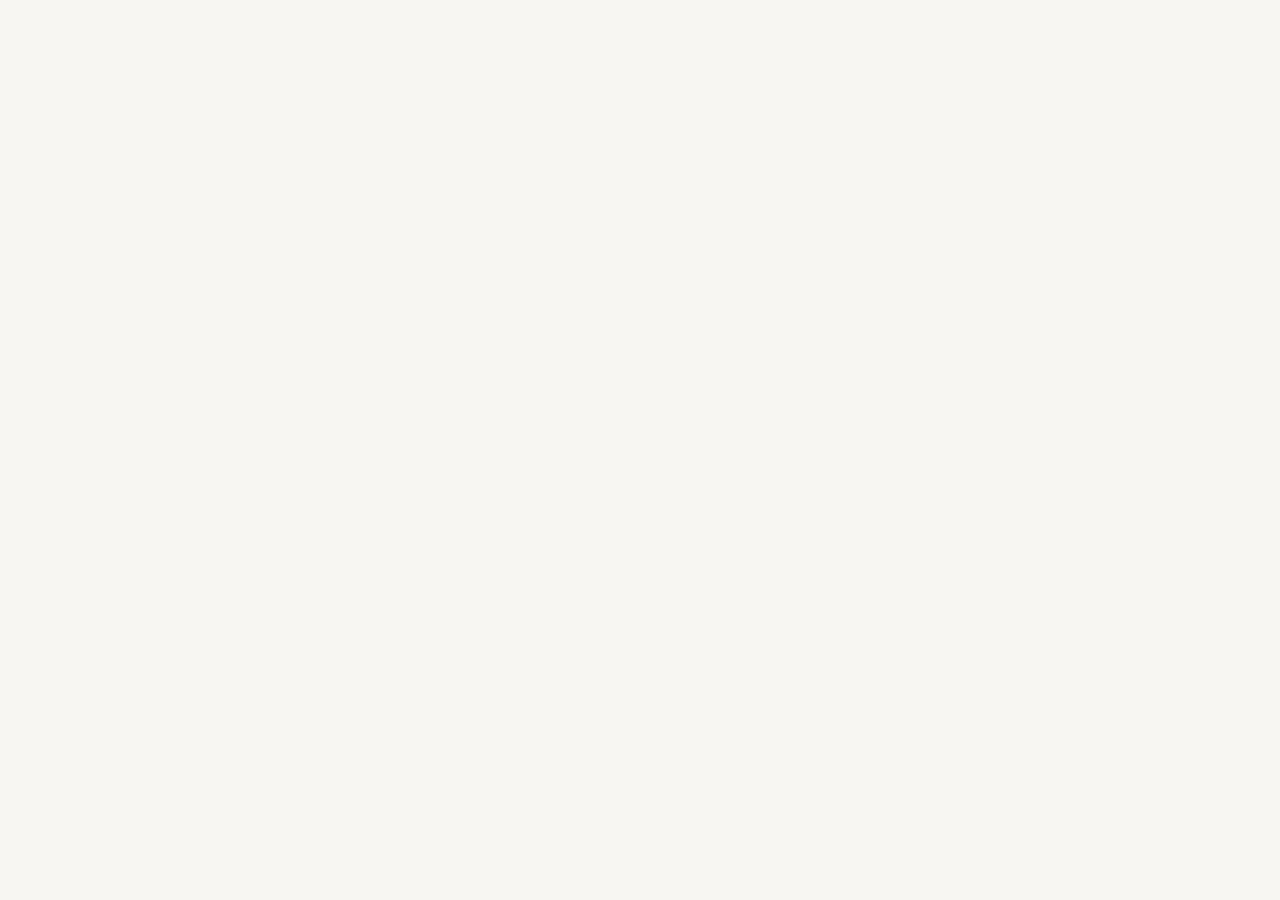
==== catalog.html @ f2798cc3 "feat: initialize project structure for landing page" ====
<!DOCTYPE html>
<html lang="en">
<head>
  <meta charset="UTF-8">
  <meta name="viewport" content="width=device-width, initial-scale=1.0">
  <title>Catalog — Flora & Ceramic</title>
  <link rel="icon" href="./assets/icons/favicon.svg" type="image/svg+xml">
  <link rel="stylesheet" href="./css/normalize.css">
  <link rel="stylesheet" href="./css/style.css">
</head>
<body>
  <div id="root"></div>
  <script src="./js/theme.js"></script>
  <script src="./js/catalog.js"></script>
</body>
</html>
---- css/style.css ----
:root {
  --bg-primary: #f8f6f2;
  --bg-secondary: #eee9e0;
  --bg-card: #ffffff;
  --text-primary: #1e261f;
  --text-secondary: #576558;
  --accent: #2e5939;
  --accent-hover: #24462d;
  --accent-light: #e4eee5;
  --border-color: #dcd6cb;
  --shadow-sm: 0 2px 8px rgba(0, 0, 0, 0.06);
  --shadow-md: 0 8px 24px rgba(0, 0, 0, 0.08);

  --font-family-base: 'Inter', system-ui, -apple-system, sans-serif;
  --font-family-heading: 'Outfit', sans-serif;

  --transition-base: 0.3s ease;
}

[data-theme="dark"] {
  --bg-primary: #121813;
  --bg-secondary: #1a231b;
  --bg-card: #1f2b20;
  --text-primary: #f0f4f1;
  --text-secondary: #a3b2a5;
  --accent: #5ba36e;
  --accent-hover: #71b884;
  --accent-light: #253928;
  --border-color: #2e3e30;
  --shadow-sm: 0 2px 8px rgba(0, 0, 0, 0.25);
  --shadow-md: 0 8px 24px rgba(0, 0, 0, 0.4);
}

*,
*::before,
*::after {
  box-sizing: border-box;
  margin: 0;
  padding: 0;
}

html {
  scroll-behavior: smooth;
}

body {
  font-family: var(--font-family-base);
  background-color: var(--bg-primary);
  color: var(--text-primary);
  line-height: 1.6;
  min-height: 100vh;
  transition: background-color var(--transition-base), color var(--transition-base);
}
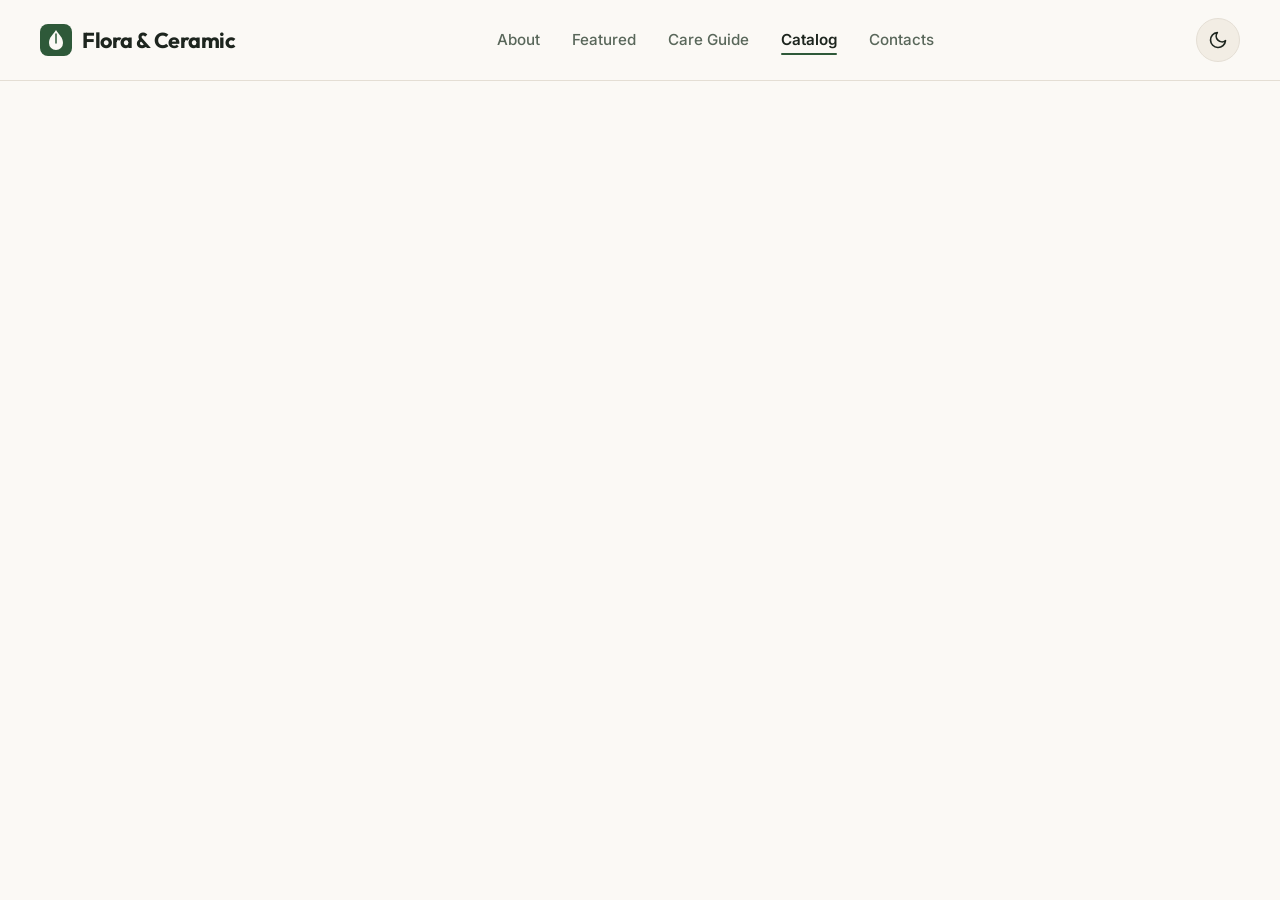
==== commit 0f856fae: "feat: implement header, navigation and theme switcher" ====
--- a/catalog.html
+++ b/catalog.html
@@ -7,10 +7,60 @@
   <link rel="icon" href="./assets/icons/favicon.svg" type="image/svg+xml">
   <link rel="stylesheet" href="./css/normalize.css">
   <link rel="stylesheet" href="./css/style.css">
+  <script src="./js/theme.js"></script>
 </head>
 <body>
-  <div id="root"></div>
-  <script src="./js/theme.js"></script>
+  <header class="header">
+    <div class="container header__inner">
+      <a href="./index.html" class="logo" aria-label="Flora and Ceramic homepage">
+        <svg class="logo__icon" viewBox="0 0 32 32" fill="none" xmlns="http://www.w3.org/2000/svg" aria-hidden="true">
+          <rect width="32" height="32" rx="8" fill="var(--accent)"/>
+          <path d="M16 6c-3 5-7 7-7 13a7 7 0 0 0 14 0c0-6-4-8-7-13z" fill="var(--bg-primary)"/>
+          <path d="M16 10v9" stroke="var(--accent)" stroke-width="1.5" stroke-linecap="round"/>
+        </svg>
+        <span>Flora & Ceramic</span>
+      </a>
+
+      <nav class="nav" aria-label="Main navigation">
+        <ul class="nav__list">
+          <li class="nav__item"><a href="./index.html#about" class="nav__link">About</a></li>
+          <li class="nav__item"><a href="./index.html#plants" class="nav__link">Featured</a></li>
+          <li class="nav__item"><a href="./index.html#care" class="nav__link">Care Guide</a></li>
+          <li class="nav__item"><a href="./catalog.html" class="nav__link nav__link--active">Catalog</a></li>
+          <li class="nav__item"><a href="./index.html#contacts" class="nav__link">Contacts</a></li>
+        </ul>
+      </nav>
+
+      <div class="header__actions">
+        <button type="button" class="theme-toggle" aria-label="Switch theme">
+          <svg class="theme-toggle__icon theme-toggle__icon--moon" viewBox="0 0 24 24" fill="none" stroke="currentColor" stroke-width="2" stroke-linecap="round" stroke-linejoin="round" aria-hidden="true">
+            <path d="M21 12.79A9 9 0 1 1 11.21 3 7 7 0 0 0 21 12.79z"></path>
+          </svg>
+          <svg class="theme-toggle__icon theme-toggle__icon--sun" viewBox="0 0 24 24" fill="none" stroke="currentColor" stroke-width="2" stroke-linecap="round" stroke-linejoin="round" aria-hidden="true">
+            <circle cx="12" cy="12" r="5"></circle>
+            <line x1="12" y1="1" x2="12" y2="3"></line>
+            <line x1="12" y1="21" x2="12" y2="23"></line>
+            <line x1="4.22" y1="4.22" x2="5.64" y2="5.64"></line>
+            <line x1="18.36" y1="18.36" x2="19.78" y2="19.78"></line>
+            <line x1="1" y1="12" x2="3" y2="12"></line>
+            <line x1="21" y1="12" x2="23" y2="12"></line>
+            <line x1="4.22" y1="19.78" x2="5.64" y2="18.36"></line>
+            <line x1="18.36" y1="5.64" x2="19.78" y2="4.22"></line>
+          </svg>
+        </button>
+
+        <button type="button" class="burger-btn" aria-label="Toggle menu" aria-expanded="false">
+          <span class="burger-btn__line"></span>
+          <span class="burger-btn__line"></span>
+          <span class="burger-btn__line"></span>
+        </button>
+      </div>
+    </div>
+  </header>
+
+  <main>
+  </main>
+
   <script src="./js/catalog.js"></script>
 </body>
 </html>
--- a/css/style.css
+++ b/css/style.css
@@ -1,34 +1,44 @@
+@import url('https://fonts.googleapis.com/css2?family=Inter:wght@400;500;600&family=Outfit:wght@500;600;700&display=swap');
+
 :root {
-  --bg-primary: #f8f6f2;
-  --bg-secondary: #eee9e0;
+  --bg-primary: #fbf9f5;
+  --bg-secondary: #f2ede4;
   --bg-card: #ffffff;
-  --text-primary: #1e261f;
-  --text-secondary: #576558;
+  --bg-header: rgba(251, 249, 245, 0.88);
+  --text-primary: #1d251e;
+  --text-secondary: #59675a;
+  --text-muted: #849386;
   --accent: #2e5939;
-  --accent-hover: #24462d;
-  --accent-light: #e4eee5;
-  --border-color: #dcd6cb;
-  --shadow-sm: 0 2px 8px rgba(0, 0, 0, 0.06);
-  --shadow-md: 0 8px 24px rgba(0, 0, 0, 0.08);
-
-  --font-family-base: 'Inter', system-ui, -apple-system, sans-serif;
-  --font-family-heading: 'Outfit', sans-serif;
-
-  --transition-base: 0.3s ease;
+  --accent-hover: #22432b;
+  --accent-light: #e8f0e9;
+  --border-color: #e4ded4;
+  --border-hover: #c8c0b2;
+  --shadow-sm: 0 2px 8px rgba(29, 37, 30, 0.05);
+  --shadow-md: 0 10px 30px rgba(29, 37, 30, 0.08);
+
+  --font-base: 'Inter', system-ui, -apple-system, sans-serif;
+  --font-heading: 'Outfit', sans-serif;
+
+  --container-max-width: 1440px;
+  --transition-fast: 0.2s ease;
+  --transition-normal: 0.3s ease;
 }
 
 [data-theme="dark"] {
-  --bg-primary: #121813;
-  --bg-secondary: #1a231b;
-  --bg-card: #1f2b20;
-  --text-primary: #f0f4f1;
-  --text-secondary: #a3b2a5;
+  --bg-primary: #111712;
+  --bg-secondary: #18221a;
+  --bg-card: #1f2b21;
+  --bg-header: rgba(17, 23, 18, 0.88);
+  --text-primary: #f2f6f3;
+  --text-secondary: #a2b4a4;
+  --text-muted: #6f8072;
   --accent: #5ba36e;
-  --accent-hover: #71b884;
-  --accent-light: #253928;
-  --border-color: #2e3e30;
-  --shadow-sm: 0 2px 8px rgba(0, 0, 0, 0.25);
-  --shadow-md: 0 8px 24px rgba(0, 0, 0, 0.4);
+  --accent-hover: #72b885;
+  --accent-light: #1f3323;
+  --border-color: #273729;
+  --border-hover: #374d3a;
+  --shadow-sm: 0 2px 8px rgba(0, 0, 0, 0.3);
+  --shadow-md: 0 10px 30px rgba(0, 0, 0, 0.5);
 }
 
 *,
@@ -44,10 +54,215 @@
 }
 
 body {
-  font-family: var(--font-family-base);
+  font-family: var(--font-base);
   background-color: var(--bg-primary);
   color: var(--text-primary);
   line-height: 1.6;
   min-height: 100vh;
-  transition: background-color var(--transition-base), color var(--transition-base);
-}
+  transition: background-color var(--transition-normal), color var(--transition-normal);
+  overflow-x: hidden;
+}
+
+a {
+  color: inherit;
+  text-decoration: none;
+}
+
+button {
+  border: none;
+  background: none;
+  cursor: pointer;
+  font-family: inherit;
+  color: inherit;
+}
+
+.container {
+  width: 100%;
+  max-width: var(--container-max-width);
+  margin: 0 auto;
+  padding: 0 40px;
+}
+
+@media (max-width: 768px) {
+  .container {
+    padding: 0 24px;
+  }
+}
+
+@media (max-width: 380px) {
+  .container {
+    padding: 0 16px;
+  }
+}
+
+.header {
+  position: sticky;
+  top: 0;
+  z-index: 100;
+  background-color: var(--bg-header);
+  backdrop-filter: blur(12px);
+  -webkit-backdrop-filter: blur(12px);
+  border-bottom: 1px solid var(--border-color);
+  transition: background-color var(--transition-normal), border-color var(--transition-normal);
+}
+
+.header__inner {
+  height: 80px;
+  display: flex;
+  align-items: center;
+  justify-content: space-between;
+  gap: 24px;
+}
+
+.logo {
+  display: inline-flex;
+  align-items: center;
+  gap: 10px;
+  font-family: var(--font-heading);
+  font-size: 1.35rem;
+  font-weight: 700;
+  letter-spacing: -0.02em;
+  color: var(--text-primary);
+  white-space: nowrap;
+  flex-shrink: 0;
+  transition: opacity var(--transition-fast);
+}
+
+.logo:hover {
+  opacity: 0.85;
+}
+
+.logo__icon {
+  width: 32px;
+  height: 32px;
+  flex-shrink: 0;
+}
+
+.nav__list {
+  display: flex;
+  align-items: center;
+  list-style: none;
+  gap: clamp(16px, 2.5vw, 36px);
+}
+
+.nav__link {
+  font-size: 0.95rem;
+  font-weight: 500;
+  color: var(--text-secondary);
+  position: relative;
+  padding: 6px 0;
+  white-space: nowrap;
+  transition: color var(--transition-fast);
+}
+
+.nav__link::after {
+  content: '';
+  position: absolute;
+  bottom: 0;
+  left: 0;
+  width: 0;
+  height: 2px;
+  background-color: var(--accent);
+  transition: width var(--transition-fast);
+  border-radius: 2px;
+}
+
+.nav__link:hover {
+  color: var(--text-primary);
+}
+
+.nav__link:hover::after,
+.nav__link--active::after {
+  width: 100%;
+}
+
+.nav__link--active {
+  color: var(--text-primary);
+  font-weight: 600;
+}
+
+.header__actions {
+  display: flex;
+  align-items: center;
+  gap: 16px;
+}
+
+.theme-toggle {
+  width: 44px;
+  height: 44px;
+  border-radius: 50%;
+  display: inline-flex;
+  align-items: center;
+  justify-content: center;
+  background-color: var(--bg-secondary);
+  border: 1px solid var(--border-color);
+  color: var(--text-primary);
+  transition: background-color var(--transition-fast), border-color var(--transition-fast), transform var(--transition-fast);
+}
+
+.theme-toggle:hover {
+  border-color: var(--border-hover);
+  transform: scale(1.05);
+}
+
+.theme-toggle__icon {
+  width: 20px;
+  height: 20px;
+  transition: transform var(--transition-normal);
+}
+
+.theme-toggle__icon--sun {
+  display: none;
+}
+
+.theme-toggle__icon--moon {
+  display: block;
+}
+
+[data-theme="dark"] .theme-toggle__icon--sun {
+  display: block;
+}
+
+[data-theme="dark"] .theme-toggle__icon--moon {
+  display: none;
+}
+
+.burger-btn {
+  display: none;
+  width: 44px;
+  height: 44px;
+  flex-direction: column;
+  align-items: center;
+  justify-content: center;
+  gap: 5px;
+  border-radius: 8px;
+  background-color: var(--bg-secondary);
+  border: 1px solid var(--border-color);
+  transition: background-color var(--transition-fast), border-color var(--transition-fast);
+}
+
+.burger-btn:hover {
+  border-color: var(--border-hover);
+}
+
+.burger-btn__line {
+  width: 20px;
+  height: 2px;
+  background-color: var(--text-primary);
+  border-radius: 2px;
+  transition: transform var(--transition-fast), opacity var(--transition-fast);
+}
+
+@media (max-width: 768px) {
+  .header__inner {
+    height: 72px;
+  }
+
+  .nav {
+    display: none;
+  }
+
+  .burger-btn {
+    display: flex;
+  }
+}
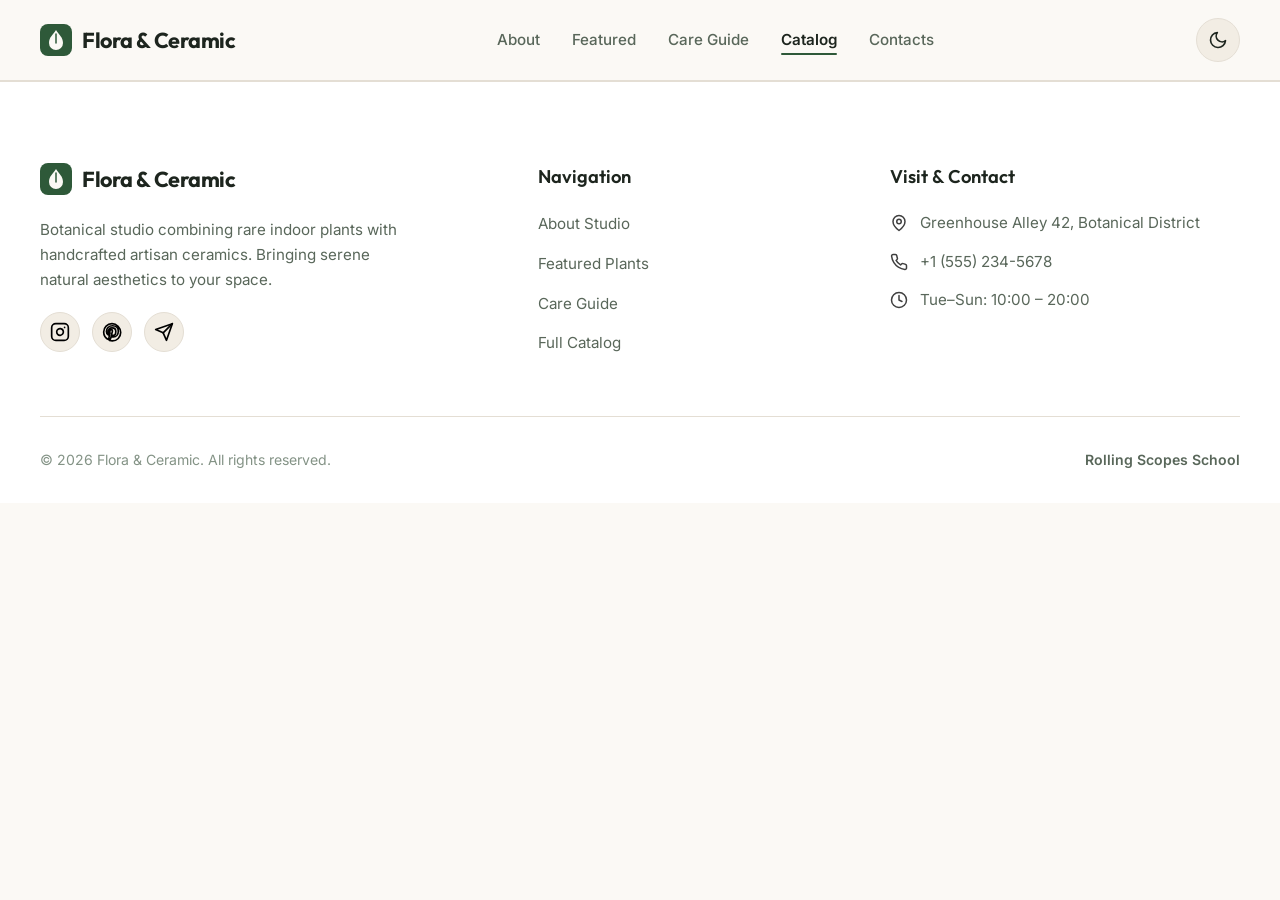
==== commit 31990074: "feat: add common footer with contact details and social links" ====
--- a/catalog.html
+++ b/catalog.html
@@ -13,11 +13,7 @@
   <header class="header">
     <div class="container header__inner">
       <a href="./index.html" class="logo" aria-label="Flora and Ceramic homepage">
-        <svg class="logo__icon" viewBox="0 0 32 32" fill="none" xmlns="http://www.w3.org/2000/svg" aria-hidden="true">
-          <rect width="32" height="32" rx="8" fill="var(--accent)"/>
-          <path d="M16 6c-3 5-7 7-7 13a7 7 0 0 0 14 0c0-6-4-8-7-13z" fill="var(--bg-primary)"/>
-          <path d="M16 10v9" stroke="var(--accent)" stroke-width="1.5" stroke-linecap="round"/>
-        </svg>
+        <img src="./assets/icons/logo.svg" alt="" width="32" height="32" class="logo__icon" aria-hidden="true">
         <span>Flora & Ceramic</span>
       </a>
 
@@ -33,20 +29,8 @@
 
       <div class="header__actions">
         <button type="button" class="theme-toggle" aria-label="Switch theme">
-          <svg class="theme-toggle__icon theme-toggle__icon--moon" viewBox="0 0 24 24" fill="none" stroke="currentColor" stroke-width="2" stroke-linecap="round" stroke-linejoin="round" aria-hidden="true">
-            <path d="M21 12.79A9 9 0 1 1 11.21 3 7 7 0 0 0 21 12.79z"></path>
-          </svg>
-          <svg class="theme-toggle__icon theme-toggle__icon--sun" viewBox="0 0 24 24" fill="none" stroke="currentColor" stroke-width="2" stroke-linecap="round" stroke-linejoin="round" aria-hidden="true">
-            <circle cx="12" cy="12" r="5"></circle>
-            <line x1="12" y1="1" x2="12" y2="3"></line>
-            <line x1="12" y1="21" x2="12" y2="23"></line>
-            <line x1="4.22" y1="4.22" x2="5.64" y2="5.64"></line>
-            <line x1="18.36" y1="18.36" x2="19.78" y2="19.78"></line>
-            <line x1="1" y1="12" x2="3" y2="12"></line>
-            <line x1="21" y1="12" x2="23" y2="12"></line>
-            <line x1="4.22" y1="19.78" x2="5.64" y2="18.36"></line>
-            <line x1="18.36" y1="5.64" x2="19.78" y2="4.22"></line>
-          </svg>
+          <img src="./assets/icons/moon.svg" alt="" width="20" height="20" class="theme-toggle__icon theme-toggle__icon--moon" aria-hidden="true">
+          <img src="./assets/icons/sun.svg" alt="" width="20" height="20" class="theme-toggle__icon theme-toggle__icon--sun" aria-hidden="true">
         </button>
 
         <button type="button" class="burger-btn" aria-label="Toggle menu" aria-expanded="false">
@@ -61,6 +45,70 @@
   <main>
   </main>
 
+  <footer class="footer" id="contacts">
+    <div class="container">
+      <div class="footer__inner">
+        <div class="footer__col footer__col--brand">
+          <a href="./index.html" class="logo" aria-label="Flora and Ceramic homepage">
+            <img src="./assets/icons/logo.svg" alt="" width="32" height="32" class="logo__icon" aria-hidden="true">
+            <span>Flora & Ceramic</span>
+          </a>
+          <p class="footer__tagline">
+            Botanical studio combining rare indoor plants with handcrafted artisan ceramics. Bringing serene natural aesthetics to your space.
+          </p>
+          <div class="footer__socials">
+            <a href="https://instagram.com" class="social-link" target="_blank" rel="noopener noreferrer" aria-label="Follow us on Instagram">
+              <img src="./assets/icons/instagram.svg" alt="" width="20" height="20" aria-hidden="true">
+            </a>
+            <a href="https://pinterest.com" class="social-link" target="_blank" rel="noopener noreferrer" aria-label="Follow us on Pinterest">
+              <img src="./assets/icons/pinterest.svg" alt="" width="20" height="20" aria-hidden="true">
+            </a>
+            <a href="https://t.me" class="social-link" target="_blank" rel="noopener noreferrer" aria-label="Join our Telegram community">
+              <img src="./assets/icons/telegram.svg" alt="" width="20" height="20" aria-hidden="true">
+            </a>
+          </div>
+        </div>
+
+        <div class="footer__col">
+          <h3 class="footer__title">Navigation</h3>
+          <ul class="footer__list">
+            <li><a href="./index.html#about" class="footer__link">About Studio</a></li>
+            <li><a href="./index.html#plants" class="footer__link">Featured Plants</a></li>
+            <li><a href="./index.html#care" class="footer__link">Care Guide</a></li>
+            <li><a href="./catalog.html" class="footer__link">Full Catalog</a></li>
+          </ul>
+        </div>
+
+        <div class="footer__col">
+          <h3 class="footer__title">Visit & Contact</h3>
+          <ul class="footer__contacts">
+            <li class="footer__contact-item">
+              <img src="./assets/icons/map-pin.svg" alt="" width="18" height="18" class="contact-icon" aria-hidden="true">
+              <a href="https://maps.google.com" target="_blank" rel="noopener noreferrer" class="footer__link">
+                Greenhouse Alley 42, Botanical District
+              </a>
+            </li>
+            <li class="footer__contact-item">
+              <img src="./assets/icons/phone.svg" alt="" width="18" height="18" class="contact-icon" aria-hidden="true">
+              <a href="tel:+15552345678" class="footer__link">+1 (555) 234-5678</a>
+            </li>
+            <li class="footer__contact-item">
+              <img src="./assets/icons/clock.svg" alt="" width="18" height="18" class="contact-icon" aria-hidden="true">
+              <span>Tue–Sun: 10:00 – 20:00</span>
+            </li>
+          </ul>
+        </div>
+      </div>
+
+      <div class="footer__bottom">
+        <p class="footer__copyright">© 2026 Flora & Ceramic. All rights reserved.</p>
+        <a href="https://rs.school" target="_blank" rel="noopener noreferrer" class="footer__school-link">
+          Rolling Scopes School
+        </a>
+      </div>
+    </div>
+  </footer>
+
   <script src="./js/catalog.js"></script>
 </body>
 </html>
--- a/css/style.css
+++ b/css/style.css
@@ -266,3 +266,797 @@
     display: flex;
   }
 }
+
+.badge {
+  display: inline-flex;
+  align-items: center;
+  padding: 6px 14px;
+  border-radius: 9999px;
+  background-color: var(--accent-light);
+  color: var(--accent);
+  font-size: 0.85rem;
+  font-weight: 600;
+  letter-spacing: 0.02em;
+  text-transform: uppercase;
+  width: fit-content;
+}
+
+.btn {
+  display: inline-flex;
+  align-items: center;
+  justify-content: center;
+  gap: 10px;
+  padding: 14px 28px;
+  border-radius: 9999px;
+  font-size: 0.95rem;
+  font-weight: 600;
+  white-space: nowrap;
+  transition: background-color var(--transition-fast), color var(--transition-fast), border-color var(--transition-fast), transform var(--transition-fast), box-shadow var(--transition-fast);
+}
+
+.btn--primary {
+  background-color: var(--accent);
+  color: #ffffff;
+  box-shadow: 0 4px 14px rgba(46, 89, 57, 0.25);
+}
+
+.btn--primary:hover {
+  background-color: var(--accent-hover);
+  transform: translateY(-2px);
+  box-shadow: 0 6px 20px rgba(46, 89, 57, 0.35);
+}
+
+.btn--secondary {
+  background-color: transparent;
+  color: var(--text-primary);
+  border: 1px solid var(--border-color);
+}
+
+.btn--secondary:hover {
+  border-color: var(--text-primary);
+  background-color: var(--bg-secondary);
+  transform: translateY(-2px);
+}
+
+.btn__icon {
+  width: 18px;
+  height: 18px;
+  transition: transform var(--transition-fast);
+}
+
+.btn--primary:hover .btn__icon {
+  transform: translateX(4px);
+}
+
+.hero {
+  padding: 60px 0 80px;
+  position: relative;
+  overflow: hidden;
+}
+
+.hero__inner {
+  display: grid;
+  grid-template-columns: 1.15fr 0.85fr;
+  align-items: center;
+  gap: clamp(32px, 4vw, 64px);
+}
+
+.hero__content {
+  display: flex;
+  flex-direction: column;
+  gap: clamp(18px, 2vw, 24px);
+}
+
+.hero__title {
+  font-family: var(--font-heading);
+  font-size: clamp(2rem, 3.5vw, 3.6rem);
+  font-weight: 700;
+  line-height: 1.15;
+  letter-spacing: -0.03em;
+  color: var(--text-primary);
+}
+
+.hero__description {
+  font-size: clamp(0.95rem, 1.1vw, 1.15rem);
+  color: var(--text-secondary);
+  line-height: 1.65;
+  max-width: 560px;
+}
+
+.hero__actions {
+  display: flex;
+  align-items: center;
+  gap: 16px;
+  flex-wrap: wrap;
+  padding-top: 4px;
+}
+
+.hero__metrics {
+  display: flex;
+  align-items: center;
+  gap: clamp(16px, 2.5vw, 28px);
+  padding-top: 20px;
+  border-top: 1px solid var(--border-color);
+  margin-top: 4px;
+}
+
+.metric {
+  display: flex;
+  flex-direction: column;
+  gap: 2px;
+}
+
+.metric__number {
+  font-family: var(--font-heading);
+  font-size: clamp(1.3rem, 1.8vw, 1.6rem);
+  font-weight: 700;
+  color: var(--text-primary);
+  line-height: 1.2;
+}
+
+.metric__label {
+  font-size: 0.8rem;
+  color: var(--text-muted);
+  white-space: nowrap;
+}
+
+.metric__divider {
+  width: 1px;
+  height: 32px;
+  background-color: var(--border-color);
+}
+
+.hero__media {
+  position: relative;
+  display: flex;
+  justify-content: flex-end;
+}
+
+.hero__image-wrapper {
+  position: relative;
+  width: 100%;
+  max-width: 500px;
+  aspect-ratio: 4 / 5;
+  border-radius: 24px;
+}
+
+.hero__image {
+  width: 100%;
+  height: 100%;
+  object-fit: cover;
+  border-radius: 24px;
+  box-shadow: var(--shadow-md);
+  display: block;
+}
+
+.hero__floating-card {
+  position: absolute;
+  bottom: 20px;
+  left: -20px;
+  background-color: var(--bg-card);
+  border: 1px solid var(--border-color);
+  padding: 12px 18px;
+  border-radius: 14px;
+  display: flex;
+  align-items: center;
+  gap: 10px;
+  box-shadow: var(--shadow-md);
+  backdrop-filter: blur(8px);
+}
+
+.floating-card__icon {
+  width: 36px;
+  height: 36px;
+  border-radius: 10px;
+  background-color: var(--accent-light);
+  color: var(--accent);
+  display: flex;
+  align-items: center;
+  justify-content: center;
+  flex-shrink: 0;
+}
+
+.floating-card__info {
+  display: flex;
+  flex-direction: column;
+}
+
+.floating-card__title {
+  font-size: 0.85rem;
+  font-weight: 600;
+  color: var(--text-primary);
+}
+
+.floating-card__desc {
+  font-size: 0.75rem;
+  color: var(--text-secondary);
+}
+
+@media (max-width: 900px) {
+  .hero__floating-card {
+    left: 12px;
+    bottom: 12px;
+    padding: 10px 14px;
+  }
+
+  .floating-card__icon {
+    font-size: 1.2rem;
+  }
+
+  .floating-card__title {
+    font-size: 0.78rem;
+  }
+
+  .floating-card__desc {
+    font-size: 0.7rem;
+  }
+}
+
+@media (max-width: 768px) {
+  .hero {
+    padding: 36px 0 54px;
+  }
+
+  .hero__inner {
+    grid-template-columns: 1fr;
+    gap: 36px;
+  }
+
+  .hero__content {
+    max-width: 100%;
+  }
+
+  .hero__media {
+    justify-content: center;
+  }
+
+  .hero__image-wrapper {
+    max-width: 100%;
+    aspect-ratio: 16 / 10;
+  }
+
+  .hero__floating-card {
+    left: 16px;
+    bottom: 16px;
+  }
+}
+
+@media (max-width: 480px) {
+  .hero__actions {
+    flex-direction: column;
+    align-items: stretch;
+  }
+
+  .btn {
+    width: 100%;
+  }
+
+  .hero__floating-card {
+    display: none;
+  }
+
+  .hero__metrics {
+    display: grid;
+    grid-template-columns: repeat(3, 1fr);
+    gap: 12px;
+  }
+
+  .metric__divider {
+    display: none;
+  }
+}
+
+.section-header {
+  display: flex;
+  flex-direction: column;
+  align-items: center;
+  text-align: center;
+  gap: 16px;
+  max-width: 680px;
+  margin: 0 auto 48px;
+}
+
+.section-header__title {
+  font-family: var(--font-heading);
+  font-size: clamp(1.8rem, 3vw, 2.7rem);
+  font-weight: 700;
+  line-height: 1.2;
+  letter-spacing: -0.02em;
+  color: var(--text-primary);
+}
+
+.section-header__subtitle {
+  font-size: clamp(0.95rem, 1.1vw, 1.05rem);
+  color: var(--text-secondary);
+  line-height: 1.65;
+}
+
+.about {
+  padding: 80px 0;
+  position: relative;
+}
+
+.about__grid {
+  display: grid;
+  grid-template-columns: repeat(2, 1fr);
+  gap: 28px;
+}
+
+.feature-card {
+  background-color: var(--bg-card);
+  border: 1px solid var(--border-color);
+  border-radius: 20px;
+  padding: 32px 28px;
+  display: flex;
+  flex-direction: column;
+  gap: 16px;
+  box-shadow: var(--shadow-sm);
+  transition: transform var(--transition-fast), border-color var(--transition-fast), box-shadow var(--transition-fast);
+}
+
+.feature-card:hover {
+  transform: translateY(-4px);
+  border-color: var(--accent);
+  box-shadow: var(--shadow-md);
+}
+
+.feature-card__icon-wrapper {
+  width: 52px;
+  height: 52px;
+  border-radius: 14px;
+  background-color: var(--accent-light);
+  border: 1px solid var(--border-color);
+  display: flex;
+  align-items: center;
+  justify-content: center;
+  flex-shrink: 0;
+}
+
+.feature-card__title {
+  font-family: var(--font-heading);
+  font-size: 1.25rem;
+  font-weight: 600;
+  color: var(--text-primary);
+  line-height: 1.3;
+}
+
+.feature-card__text {
+  font-size: 0.95rem;
+  color: var(--text-secondary);
+  line-height: 1.65;
+}
+
+@media (max-width: 860px) {
+  .about {
+    padding: 60px 0;
+  }
+
+  .about__grid {
+    grid-template-columns: 1fr;
+    gap: 18px;
+  }
+
+  .section-header {
+    text-align: left;
+    align-items: flex-start;
+    margin-bottom: 36px;
+  }
+}
+
+.plants {
+  padding: 90px 0;
+  background-color: var(--bg-secondary);
+  transition: background-color var(--transition-normal);
+}
+
+.carousel {
+  display: flex;
+  flex-direction: column;
+  gap: 40px;
+}
+
+.carousel__track-container {
+  overflow: hidden;
+  width: 100%;
+}
+
+.carousel__track {
+  display: grid;
+  grid-template-columns: repeat(3, 1fr);
+  gap: 32px;
+  transition: transform var(--transition-normal);
+}
+
+.plant-card {
+  background-color: var(--bg-card);
+  border: 1px solid var(--border-color);
+  border-radius: 24px;
+  overflow: hidden;
+  display: flex;
+  flex-direction: column;
+  transition: transform var(--transition-fast), border-color var(--transition-fast), box-shadow var(--transition-fast);
+}
+
+.plant-card:hover {
+  transform: translateY(-6px);
+  border-color: var(--accent);
+  box-shadow: var(--shadow-md);
+}
+
+.plant-card__image-box {
+  position: relative;
+  width: 100%;
+  aspect-ratio: 1 / 1;
+  overflow: hidden;
+}
+
+.plant-card__image {
+  width: 100%;
+  height: 100%;
+  object-fit: cover;
+  transition: transform 0.5s ease;
+}
+
+.plant-card:hover .plant-card__image {
+  transform: scale(1.05);
+}
+
+.plant-card__tag {
+  position: absolute;
+  top: 16px;
+  left: 16px;
+  background-color: var(--bg-card);
+  color: var(--text-primary);
+  border: 1px solid var(--border-color);
+  font-size: 0.75rem;
+  font-weight: 600;
+  padding: 4px 12px;
+  border-radius: 9999px;
+  backdrop-filter: blur(8px);
+}
+
+.plant-card__content {
+  padding: 24px;
+  display: flex;
+  flex-direction: column;
+  gap: 12px;
+  flex-grow: 1;
+}
+
+.plant-card__header {
+  display: flex;
+  align-items: center;
+  justify-content: space-between;
+  gap: 12px;
+}
+
+.plant-card__title {
+  font-family: var(--font-heading);
+  font-size: 1.25rem;
+  font-weight: 600;
+  color: var(--text-primary);
+}
+
+.plant-card__price {
+  font-family: var(--font-heading);
+  font-size: 1.35rem;
+  font-weight: 700;
+  color: var(--accent);
+}
+
+.plant-card__desc {
+  font-size: 0.9rem;
+  color: var(--text-secondary);
+  line-height: 1.55;
+  flex-grow: 1;
+}
+
+.plant-card__footer {
+  display: flex;
+  align-items: center;
+  justify-content: space-between;
+  padding-top: 16px;
+  border-top: 1px solid var(--border-color);
+  margin-top: 8px;
+}
+
+.plant-card__detail {
+  font-size: 0.8rem;
+  color: var(--text-muted);
+}
+
+.plant-card__btn {
+  font-size: 0.85rem;
+  font-weight: 600;
+  color: var(--accent);
+  padding: 6px 12px;
+  border-radius: 8px;
+  background-color: var(--accent-light);
+  transition: background-color var(--transition-fast), color var(--transition-fast);
+}
+
+.plant-card__btn:hover {
+  background-color: var(--accent);
+  color: #ffffff;
+}
+
+.carousel__controls {
+  display: flex;
+  align-items: center;
+  justify-content: center;
+  gap: 24px;
+}
+
+.carousel__btn {
+  width: 48px;
+  height: 48px;
+  border-radius: 50%;
+  background-color: var(--bg-card);
+  border: 1px solid var(--border-color);
+  color: var(--text-primary);
+  display: inline-flex;
+  align-items: center;
+  justify-content: center;
+  transition: background-color var(--transition-fast), border-color var(--transition-fast), transform var(--transition-fast);
+}
+
+.carousel__btn:hover {
+  border-color: var(--accent);
+  background-color: var(--accent-light);
+  transform: scale(1.08);
+}
+
+.carousel__indicators {
+  display: flex;
+  align-items: center;
+  gap: 8px;
+}
+
+.indicator {
+  width: 10px;
+  height: 10px;
+  border-radius: 9999px;
+  background-color: var(--border-color);
+  transition: width var(--transition-fast), background-color var(--transition-fast);
+}
+
+.indicator--active {
+  width: 28px;
+  background-color: var(--accent);
+}
+
+@media (max-width: 1024px) {
+  .carousel__track {
+    grid-template-columns: repeat(2, 1fr);
+    gap: 24px;
+  }
+
+  .carousel__track article:nth-child(3) {
+    display: none;
+  }
+}
+
+@media (max-width: 640px) {
+  .plants {
+    padding: 60px 0;
+  }
+
+  .carousel__track {
+    grid-template-columns: 1fr;
+  }
+
+  .carousel__track article:nth-child(2) {
+    display: none;
+  }
+
+  .plant-card__content {
+    padding: 20px;
+  }
+}
+
+.care {
+  padding: 80px 0;
+  position: relative;
+}
+
+.care__grid {
+  display: grid;
+  grid-template-columns: repeat(3, 1fr);
+  gap: 28px;
+}
+
+.care-card {
+  background-color: var(--bg-card);
+  border: 1px solid var(--border-color);
+  border-radius: 20px;
+  padding: 32px 28px;
+  display: flex;
+  flex-direction: column;
+  gap: 20px;
+  box-shadow: var(--shadow-sm);
+  transition: transform var(--transition-fast), border-color var(--transition-fast), box-shadow var(--transition-fast);
+}
+
+.care-card:hover {
+  transform: translateY(-4px);
+  border-color: var(--accent);
+  box-shadow: var(--shadow-md);
+}
+
+.care-card__icon-box {
+  width: 52px;
+  height: 52px;
+  border-radius: 14px;
+  background-color: var(--accent-light);
+  border: 1px solid var(--border-color);
+  display: flex;
+  align-items: center;
+  justify-content: center;
+  flex-shrink: 0;
+}
+
+.care-card__content {
+  display: flex;
+  flex-direction: column;
+  gap: 12px;
+}
+
+.care-card__title {
+  font-family: var(--font-heading);
+  font-size: 1.25rem;
+  font-weight: 600;
+  color: var(--text-primary);
+}
+
+.care-card__text {
+  font-size: 0.95rem;
+  color: var(--text-secondary);
+  line-height: 1.65;
+}
+
+.care-card__tip {
+  font-size: 0.8rem;
+  font-weight: 600;
+  color: var(--accent);
+  margin-top: 4px;
+}
+
+@media (max-width: 900px) {
+  .care__grid {
+    grid-template-columns: 1fr;
+    gap: 20px;
+  }
+}
+
+.footer {
+  background-color: var(--bg-card);
+  border-top: 1px solid var(--border-color);
+  padding: 80px 0 32px;
+  transition: background-color var(--transition-normal), border-color var(--transition-normal);
+}
+
+.footer__inner {
+  display: grid;
+  grid-template-columns: 1.5fr 1fr 1.2fr;
+  gap: 60px;
+  padding-bottom: 60px;
+  border-bottom: 1px solid var(--border-color);
+}
+
+.footer__col--brand {
+  display: flex;
+  flex-direction: column;
+  gap: 20px;
+}
+
+.footer__tagline {
+  font-size: 0.95rem;
+  color: var(--text-secondary);
+  line-height: 1.65;
+  max-width: 360px;
+}
+
+.footer__socials {
+  display: flex;
+  align-items: center;
+  gap: 12px;
+}
+
+.social-link {
+  width: 40px;
+  height: 40px;
+  border-radius: 50%;
+  background-color: var(--bg-secondary);
+  border: 1px solid var(--border-color);
+  color: var(--text-primary);
+  display: inline-flex;
+  align-items: center;
+  justify-content: center;
+  transition: transform var(--transition-fast), border-color var(--transition-fast), background-color var(--transition-fast);
+}
+
+.social-link:hover {
+  transform: translateY(-3px);
+  border-color: var(--accent);
+  background-color: var(--accent-light);
+}
+
+.footer__title {
+  font-family: var(--font-heading);
+  font-size: 1.15rem;
+  font-weight: 600;
+  color: var(--text-primary);
+  margin-bottom: 20px;
+}
+
+.footer__list,
+.footer__contacts {
+  list-style: none;
+  display: flex;
+  flex-direction: column;
+  gap: 14px;
+}
+
+.footer__link {
+  font-size: 0.95rem;
+  color: var(--text-secondary);
+  transition: color var(--transition-fast);
+}
+
+.footer__link:hover {
+  color: var(--accent);
+}
+
+.footer__contact-item {
+  display: flex;
+  align-items: flex-start;
+  gap: 12px;
+  font-size: 0.95rem;
+  color: var(--text-secondary);
+}
+
+.contact-icon {
+  flex-shrink: 0;
+  margin-top: 3px;
+  opacity: 0.75;
+}
+
+.footer__bottom {
+  display: flex;
+  align-items: center;
+  justify-content: space-between;
+  padding-top: 32px;
+  gap: 16px;
+  flex-wrap: wrap;
+}
+
+.footer__copyright {
+  font-size: 0.88rem;
+  color: var(--text-muted);
+}
+
+.footer__school-link {
+  font-size: 0.88rem;
+  font-weight: 600;
+  color: var(--text-secondary);
+  transition: color var(--transition-fast);
+}
+
+.footer__school-link:hover {
+  color: var(--accent);
+}
+
+@media (max-width: 900px) {
+  .footer {
+    padding: 60px 0 28px;
+  }
+
+  .footer__inner {
+    grid-template-columns: 1fr;
+    gap: 40px;
+    padding-bottom: 40px;
+  }
+}
+
+
+
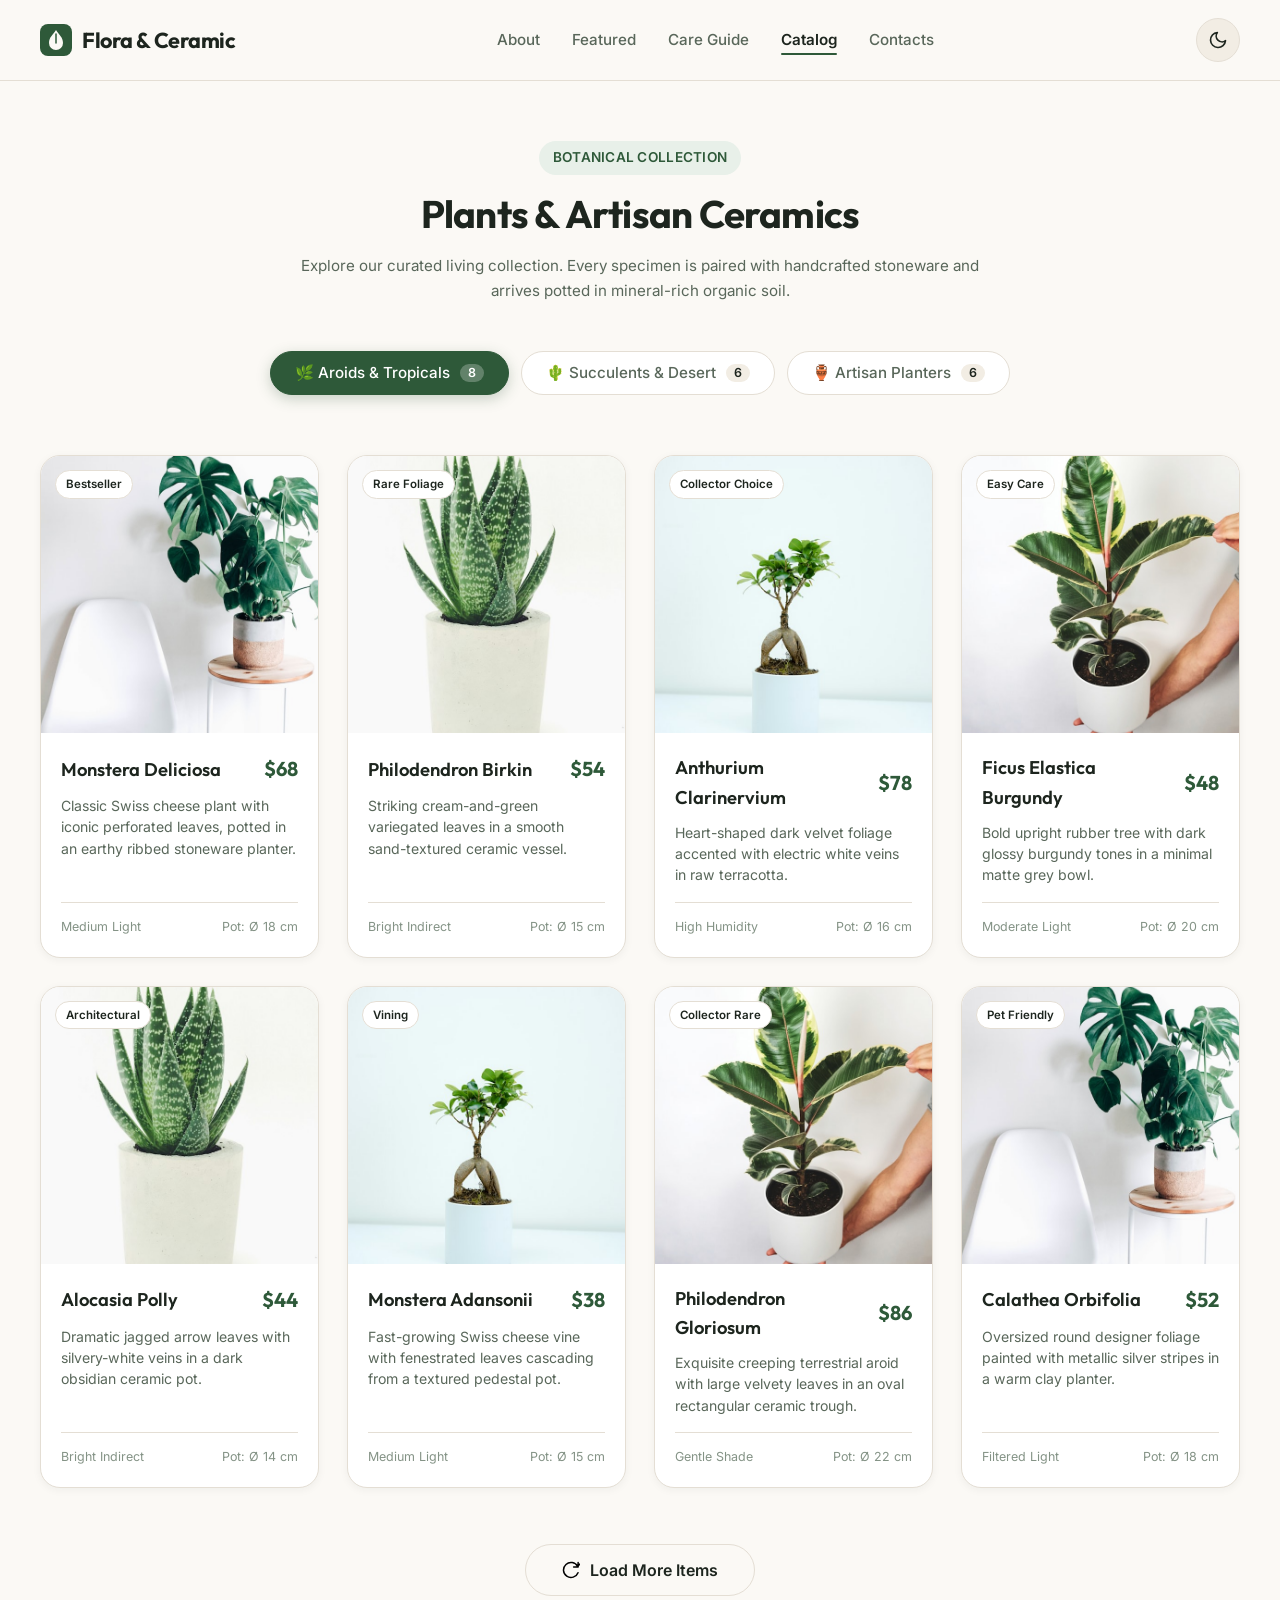
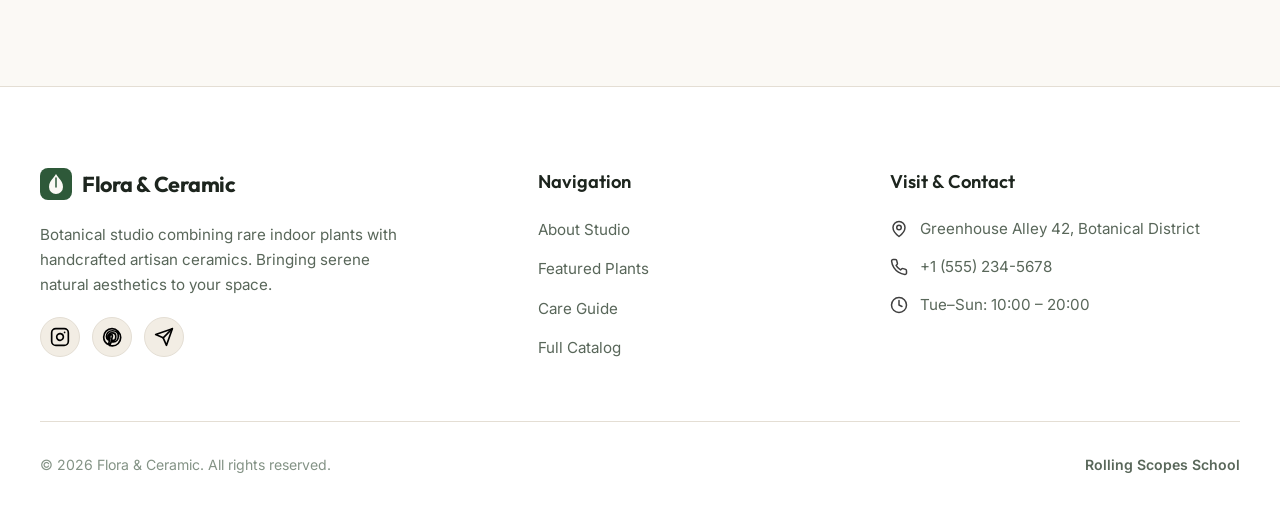
==== commit 61131a7a: "feat: add complete catalog with filters and product cards" ====
--- a/catalog.html
+++ b/catalog.html
@@ -43,6 +43,189 @@
   </header>
 
   <main>
+    <section class="catalog-hero">
+      <div class="container">
+        <div class="section-header">
+          <span class="badge">Botanical Collection</span>
+          <h1 class="section-header__title">Plants & Artisan Ceramics</h1>
+          <p class="section-header__subtitle">
+            Explore our curated living collection. Every specimen is paired with handcrafted stoneware and arrives potted in mineral-rich organic soil.
+          </p>
+        </div>
+
+        <div class="catalog-filters" role="tablist" aria-label="Catalog Categories">
+          <button type="button" class="filter-tab filter-tab--active" role="tab" aria-selected="true">
+            <span>🌿 Aroids & Tropicals</span>
+            <span class="filter-tab__count">8</span>
+          </button>
+          <button type="button" class="filter-tab" role="tab" aria-selected="false">
+            <span>🌵 Succulents & Desert</span>
+            <span class="filter-tab__count">6</span>
+          </button>
+          <button type="button" class="filter-tab" role="tab" aria-selected="false">
+            <span>🏺 Artisan Planters</span>
+            <span class="filter-tab__count">6</span>
+          </button>
+        </div>
+      </div>
+    </section>
+
+    <section class="catalog-section">
+      <div class="container">
+        <div class="catalog__grid">
+          <article class="catalog-card">
+            <div class="catalog-card__media">
+              <img src="./assets/images/plant-1.jpg" alt="Monstera Deliciosa in ribbed ceramic pot" class="catalog-card__image" width="300" height="300" loading="lazy">
+              <span class="catalog-card__badge">Bestseller</span>
+            </div>
+            <div class="catalog-card__body">
+              <div class="catalog-card__header">
+                <h3 class="catalog-card__title">Monstera Deliciosa</h3>
+                <span class="catalog-card__price">$68</span>
+              </div>
+              <p class="catalog-card__desc">Classic Swiss cheese plant with iconic perforated leaves, potted in an earthy ribbed stoneware planter.</p>
+              <div class="catalog-card__meta">
+                <span class="catalog-card__info">Medium Light</span>
+                <span class="catalog-card__info">Pot: Ø 18 cm</span>
+              </div>
+            </div>
+          </article>
+
+          <article class="catalog-card">
+            <div class="catalog-card__media">
+              <img src="./assets/images/plant-2.jpg" alt="Philodendron Birkin with variegated pinstripes" class="catalog-card__image" width="300" height="300" loading="lazy">
+              <span class="catalog-card__badge">Rare Foliage</span>
+            </div>
+            <div class="catalog-card__body">
+              <div class="catalog-card__header">
+                <h3 class="catalog-card__title">Philodendron Birkin</h3>
+                <span class="catalog-card__price">$54</span>
+              </div>
+              <p class="catalog-card__desc">Striking cream-and-green variegated leaves in a smooth sand-textured ceramic vessel.</p>
+              <div class="catalog-card__meta">
+                <span class="catalog-card__info">Bright Indirect</span>
+                <span class="catalog-card__info">Pot: Ø 15 cm</span>
+              </div>
+            </div>
+          </article>
+
+          <article class="catalog-card">
+            <div class="catalog-card__media">
+              <img src="./assets/images/plant-3.jpg" alt="Anthurium Clarinervium with white velvet veins" class="catalog-card__image" width="300" height="300" loading="lazy">
+              <span class="catalog-card__badge">Collector Choice</span>
+            </div>
+            <div class="catalog-card__body">
+              <div class="catalog-card__header">
+                <h3 class="catalog-card__title">Anthurium Clarinervium</h3>
+                <span class="catalog-card__price">$78</span>
+              </div>
+              <p class="catalog-card__desc">Heart-shaped dark velvet foliage accented with electric white veins in raw terracotta.</p>
+              <div class="catalog-card__meta">
+                <span class="catalog-card__info">High Humidity</span>
+                <span class="catalog-card__info">Pot: Ø 16 cm</span>
+              </div>
+            </div>
+          </article>
+
+          <article class="catalog-card">
+            <div class="catalog-card__media">
+              <img src="./assets/images/plant-4.jpg" alt="Ficus Elastica Burgundy with deep glossy leaves" class="catalog-card__image" width="300" height="300" loading="lazy">
+              <span class="catalog-card__badge">Easy Care</span>
+            </div>
+            <div class="catalog-card__body">
+              <div class="catalog-card__header">
+                <h3 class="catalog-card__title">Ficus Elastica Burgundy</h3>
+                <span class="catalog-card__price">$48</span>
+              </div>
+              <p class="catalog-card__desc">Bold upright rubber tree with dark glossy burgundy tones in a minimal matte grey bowl.</p>
+              <div class="catalog-card__meta">
+                <span class="catalog-card__info">Moderate Light</span>
+                <span class="catalog-card__info">Pot: Ø 20 cm</span>
+              </div>
+            </div>
+          </article>
+
+          <article class="catalog-card">
+            <div class="catalog-card__media">
+              <img src="./assets/images/plant-5.jpg" alt="Alocasia Amazonica Polly with sculptural spear leaves" class="catalog-card__image" width="300" height="300" loading="lazy">
+              <span class="catalog-card__badge">Architectural</span>
+            </div>
+            <div class="catalog-card__body">
+              <div class="catalog-card__header">
+                <h3 class="catalog-card__title">Alocasia Polly</h3>
+                <span class="catalog-card__price">$44</span>
+              </div>
+              <p class="catalog-card__desc">Dramatic jagged arrow leaves with silvery-white veins in a dark obsidian ceramic pot.</p>
+              <div class="catalog-card__meta">
+                <span class="catalog-card__info">Bright Indirect</span>
+                <span class="catalog-card__info">Pot: Ø 14 cm</span>
+              </div>
+            </div>
+          </article>
+
+          <article class="catalog-card">
+            <div class="catalog-card__media">
+              <img src="./assets/images/plant-6.jpg" alt="Monstera Adansonii monkey mask vining plant" class="catalog-card__image" width="300" height="300" loading="lazy">
+              <span class="catalog-card__badge">Vining</span>
+            </div>
+            <div class="catalog-card__body">
+              <div class="catalog-card__header">
+                <h3 class="catalog-card__title">Monstera Adansonii</h3>
+                <span class="catalog-card__price">$38</span>
+              </div>
+              <p class="catalog-card__desc">Fast-growing Swiss cheese vine with fenestrated leaves cascading from a textured pedestal pot.</p>
+              <div class="catalog-card__meta">
+                <span class="catalog-card__info">Medium Light</span>
+                <span class="catalog-card__info">Pot: Ø 15 cm</span>
+              </div>
+            </div>
+          </article>
+
+          <article class="catalog-card">
+            <div class="catalog-card__media">
+              <img src="./assets/images/plant-7.jpg" alt="Philodendron Gloriosum crawling heart leaf" class="catalog-card__image" width="300" height="300" loading="lazy">
+              <span class="catalog-card__badge">Collector Rare</span>
+            </div>
+            <div class="catalog-card__body">
+              <div class="catalog-card__header">
+                <h3 class="catalog-card__title">Philodendron Gloriosum</h3>
+                <span class="catalog-card__price">$86</span>
+              </div>
+              <p class="catalog-card__desc">Exquisite creeping terrestrial aroid with large velvety leaves in an oval rectangular ceramic trough.</p>
+              <div class="catalog-card__meta">
+                <span class="catalog-card__info">Gentle Shade</span>
+                <span class="catalog-card__info">Pot: Ø 22 cm</span>
+              </div>
+            </div>
+          </article>
+
+          <article class="catalog-card">
+            <div class="catalog-card__media">
+              <img src="./assets/images/plant-8.jpg" alt="Calathea Orbifolia round striped leaves" class="catalog-card__image" width="300" height="300" loading="lazy">
+              <span class="catalog-card__badge">Pet Friendly</span>
+            </div>
+            <div class="catalog-card__body">
+              <div class="catalog-card__header">
+                <h3 class="catalog-card__title">Calathea Orbifolia</h3>
+                <span class="catalog-card__price">$52</span>
+              </div>
+              <p class="catalog-card__desc">Oversized round designer foliage painted with metallic silver stripes in a warm clay planter.</p>
+              <div class="catalog-card__meta">
+                <span class="catalog-card__info">Filtered Light</span>
+                <span class="catalog-card__info">Pot: Ø 18 cm</span>
+              </div>
+            </div>
+          </article>
+        </div>
+
+        <div class="catalog__load-more">
+          <button type="button" class="btn btn--secondary btn--load-more" aria-label="Load more botanical items">
+            <img src="./assets/icons/refresh.svg" alt="" width="18" height="18" class="btn__icon" aria-hidden="true">
+            <span>Load More Items</span>
+          </button>
+        </div>
+      </div>
+    </section>
   </main>
 
   <footer class="footer" id="contacts">
--- a/css/style.css
+++ b/css/style.css
@@ -1058,5 +1058,203 @@
   }
 }
 
-
-
+.catalog-hero {
+  padding: 60px 0 40px;
+  background-color: var(--bg-primary);
+}
+
+.catalog-filters {
+  display: flex;
+  align-items: center;
+  justify-content: center;
+  gap: 12px;
+  flex-wrap: wrap;
+}
+
+.filter-tab {
+  display: inline-flex;
+  align-items: center;
+  gap: 10px;
+  padding: 12px 24px;
+  border-radius: 9999px;
+  background-color: var(--bg-card);
+  border: 1px solid var(--border-color);
+  font-size: 0.95rem;
+  font-weight: 500;
+  color: var(--text-secondary);
+  transition: all var(--transition-fast);
+}
+
+.filter-tab:hover {
+  border-color: var(--accent);
+  color: var(--text-primary);
+  transform: translateY(-2px);
+}
+
+.filter-tab--active {
+  background-color: var(--accent);
+  color: #ffffff !important;
+  border-color: var(--accent);
+  box-shadow: 0 4px 14px rgba(46, 89, 57, 0.25);
+}
+
+.filter-tab__count {
+  font-size: 0.78rem;
+  font-weight: 600;
+  padding: 2px 8px;
+  border-radius: 9999px;
+  background-color: var(--bg-secondary);
+  color: var(--text-primary);
+  transition: all var(--transition-fast);
+}
+
+.filter-tab--active .filter-tab__count {
+  background-color: rgba(255, 255, 255, 0.25);
+  color: #ffffff;
+}
+
+.catalog-section {
+  padding: 20px 0 90px;
+}
+
+.catalog__grid {
+  display: grid;
+  grid-template-columns: repeat(4, 1fr);
+  gap: 28px;
+}
+
+.catalog-card {
+  background-color: var(--bg-card);
+  border: 1px solid var(--border-color);
+  border-radius: 20px;
+  overflow: hidden;
+  display: flex;
+  flex-direction: column;
+  box-shadow: var(--shadow-sm);
+  cursor: pointer;
+  transition: transform var(--transition-fast), border-color var(--transition-fast), box-shadow var(--transition-fast);
+}
+
+.catalog-card:hover {
+  transform: translateY(-6px);
+  border-color: var(--accent);
+  box-shadow: var(--shadow-md);
+}
+
+.catalog-card__media {
+  position: relative;
+  width: 100%;
+  aspect-ratio: 1 / 1;
+  overflow: hidden;
+}
+
+.catalog-card__image {
+  width: 100%;
+  height: 100%;
+  object-fit: cover;
+  transition: transform 0.5s ease;
+}
+
+.catalog-card:hover .catalog-card__image {
+  transform: scale(1.06);
+}
+
+.catalog-card__badge {
+  position: absolute;
+  top: 14px;
+  left: 14px;
+  background-color: var(--bg-card);
+  color: var(--text-primary);
+  border: 1px solid var(--border-color);
+  font-size: 0.72rem;
+  font-weight: 600;
+  padding: 4px 10px;
+  border-radius: 9999px;
+  backdrop-filter: blur(8px);
+}
+
+.catalog-card__body {
+  padding: 20px;
+  display: flex;
+  flex-direction: column;
+  gap: 10px;
+  flex-grow: 1;
+}
+
+.catalog-card__header {
+  display: flex;
+  align-items: center;
+  justify-content: space-between;
+  gap: 8px;
+}
+
+.catalog-card__title {
+  font-family: var(--font-heading);
+  font-size: 1.15rem;
+  font-weight: 600;
+  color: var(--text-primary);
+}
+
+.catalog-card__price {
+  font-family: var(--font-heading);
+  font-size: 1.25rem;
+  font-weight: 700;
+  color: var(--accent);
+}
+
+.catalog-card__desc {
+  font-size: 0.88rem;
+  color: var(--text-secondary);
+  line-height: 1.5;
+  flex-grow: 1;
+}
+
+.catalog-card__meta {
+  display: flex;
+  align-items: center;
+  justify-content: space-between;
+  padding-top: 14px;
+  border-top: 1px solid var(--border-color);
+  margin-top: 6px;
+}
+
+.catalog-card__info {
+  font-size: 0.78rem;
+  color: var(--text-muted);
+}
+
+@media (max-width: 1200px) {
+  .catalog__grid {
+    grid-template-columns: repeat(3, 1fr);
+    gap: 24px;
+  }
+}
+
+@media (max-width: 900px) {
+  .catalog__grid {
+    grid-template-columns: repeat(2, 1fr);
+    gap: 20px;
+  }
+}
+
+@media (max-width: 540px) {
+  .catalog__grid {
+    grid-template-columns: 1fr;
+  }
+
+  .filter-tab {
+    width: 100%;
+    justify-content: space-between;
+  }
+}
+
+.catalog__load-more {
+  display: flex;
+  justify-content: center;
+  margin-top: 56px;
+}
+
+.btn--load-more {
+  padding: 16px 36px;
+  font-size: 1rem;
+}
